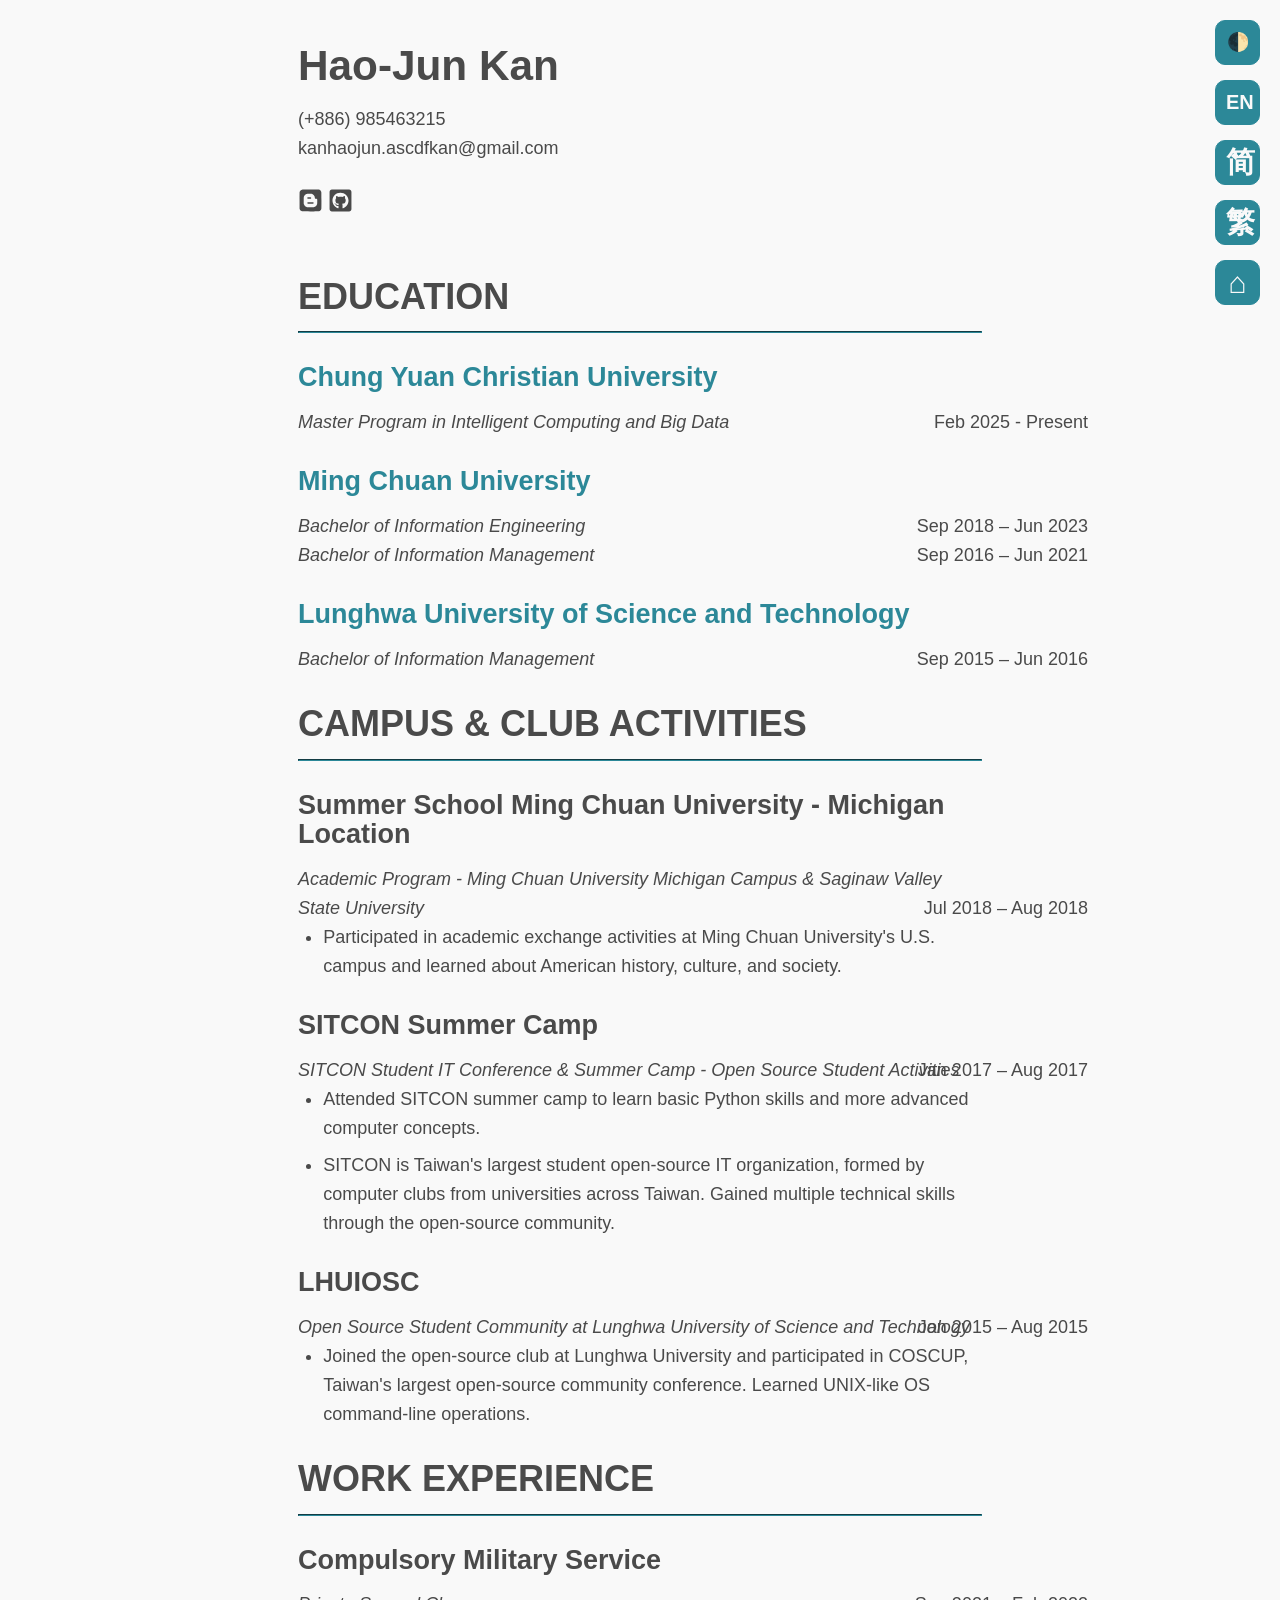
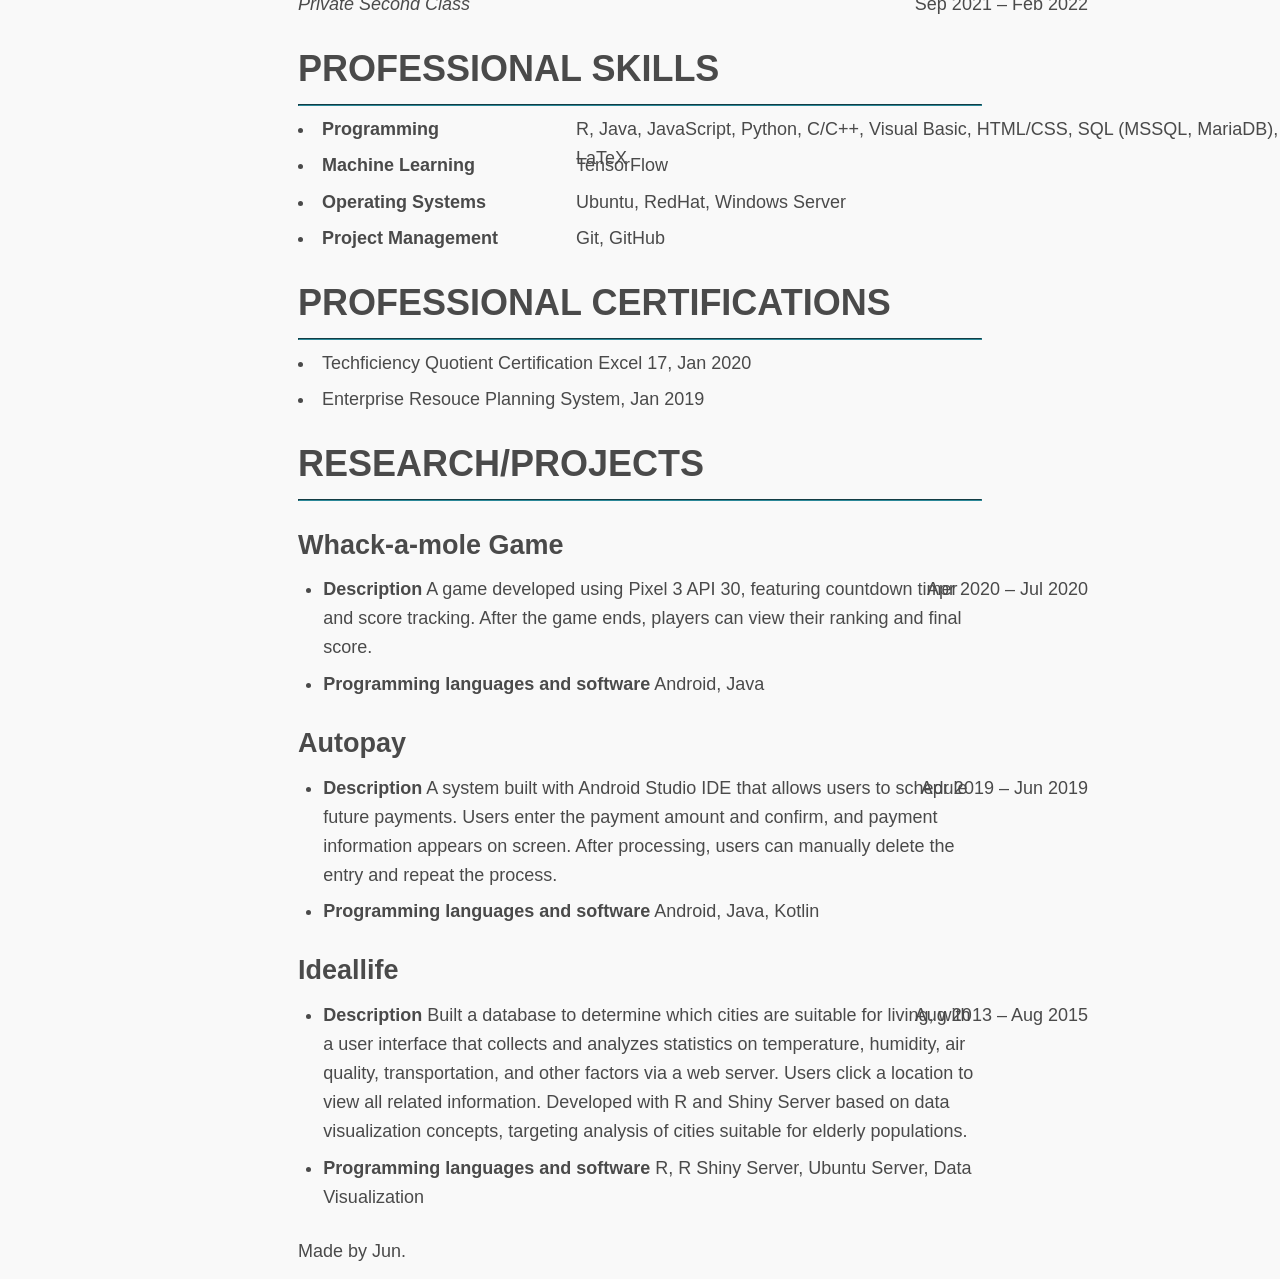
==== en.html @ d26489fe "Added" ====
﻿<!DOCTYPE html>
	<head>
		<meta charset="utf-8">
		<meta http-equiv="X-UA-Compatible" content="IE=edge">
		<meta name="viewport" content="width=device-width, initial-scale=1">
		<meta name="description" content="Jun Cheng Kan - CV">
		<meta name="author" content="kanjun">
		<title>Jun</title>
		<link rel="icon" type="image/svg+xml" href="data:image/svg+xml,<svg xmlns=%22http://www.w3.org/2000/svg%22 width=%22256%22 height=%22256%22 viewBox=%220 0 100 100%22><rect width=%22100%22 height=%22100%22 rx=%2220%22 fill=%22%237d6ee7%22></rect><path d=%22M54.91 22.55L54.91 22.55Q55.36 22.37 56.30 22.15Q57.24 21.92 58.23 21.92L58.23 21.92Q62.20 21.92 62.20 25.25L62.20 25.25L62.20 63.77Q62.20 67.82 61.02 70.56Q59.86 73.31 57.83 74.98Q55.80 76.64 53.15 77.36Q50.49 78.08 47.61 78.08L47.61 78.08Q42.48 78.08 40.14 76.87Q37.80 75.65 37.80 73.67L37.80 73.67Q37.80 72.41 38.34 71.51Q38.88 70.61 39.34 70.16L39.34 70.16Q40.69 70.79 42.58 71.33Q44.47 71.87 46.53 71.87L46.53 71.87Q50.59 71.87 52.74 69.94Q54.91 68 54.91 63.41L54.91 63.41L54.91 22.55Z%22 fill=%22%23fff%22></path></svg>" />
		<link rel="stylesheet" href="css/normalize.css" />
		<!-- <link id="sakura-css" rel="stylesheet" href="css/sakura-vader.css"> -->
		<link id="sakura-css" rel="stylesheet" href="css/sakura.css">
		<link rel="stylesheet" href="css/cv-layout.css">
	</head>
	<body>
		<header>
			<h1>Hao-Jun Kan</h1>
				<button id="switchThemeButton" class="huge-btn sun-dark-btn" onclick="switchSakuraTheme();" >🌓</button>
				<button class="huge-btn totop topbtn"><b class="topbtnsize">^</b></button>
				<button class="huge-btn lang-btn-en" onclick="document.location.href = 'en.html'"><b class="common-btn-size-en">EN</b></button>
				<button class="huge-btn lang-btn-tc" onclick="document.location.href = 'zh_tw.html'"><b class="common-btn-size-zh">繁</b></button>
				<button class="huge-btn lang-btn-sc" onclick="document.location.href = 'zh_cn.html'"><b class="common-btn-size-zh">简</b></button>
				<button class="huge-btn home-btn" onclick="document.location.href = 'index.html'" title="About"><b class="topbtnsize">⌂</b></button>
			<p>
				(+886) 985463215<br />
				kanhaojun.ascdfkan@gmail.com<br />
				<div id="parent-v" style="display: none;">
					<img class="icon" src="image/blogger-brands-w.svg" onclick="window.open('https://');">
					<img class="icon" src="image/github-square-brands-w.svg" onclick="window.open('https://github.com/kanhaojun');">
					<!-- <img class="icon" src="image/facebook-square-brands-w.svg" onclick="window.open('https://');">
					<img class="icon" src="image/instagram-square-brands-w.svg" onclick="window.open('https://');">
					<img class="icon" src="image/linkedin-brands-w.svg" onclick="window.open('https://');">
					<img class="icon" src="image/twitter-square-brands-w.svg" onclick="window.open('https://');">
					<img class="icon" src="image/researchgate-brands-w.svg" onclick="window.open('https://');"> -->
				</div>
				<div id="parent-g">
					<img class="icon" src="image/blogger-brands.svg" onclick="window.open('https://');">
					<img class="icon" src="image/github-square-brands.svg" onclick="window.open('https://github.com/kanhaojun');">
					<!-- <img class="icon" src="image/facebook-square-brands.svg" onclick="window.open('https://');">
					<img class="icon" src="image/instagram-square-brands.svg" onclick="window.open('https://');">
					<img class="icon" src="image/linkedin-brands.svg" onclick="window.open('https://');">
					<img class="icon" src="image/twitter-square-brands.svg" onclick="window.open('https://');">
					<img class="icon" src="image/researchgate-brands.svg" onclick="window.open('https://');"> -->
				</div>
		</header>
		<main>
			<article>
				<header>
					<h2>EDUCATION</h2>
				</header>
				<div>
					<hr>
				</div>
				<p>
					<h4><a href="https://www.cycu.edu.tw/">Chung Yuan Christian University</a></h4>
					<div class="div-width">
						<i>Master Program in Intelligent Computing and Big Data</i>
						<span class="t-r-15">Feb 2025 - Present</span>
					</div>

					<h4><a href="https://web2.mcu.edu.tw/">Ming Chuan University</a></h4>
					<div class="div-width">
						<i>Bachelor of Information Engineering</i>
						<span class="t-r-15">Sep 2018 – Jun 2023</span>
					</div>
					<div class="div-width">
						<i>Bachelor of Information Management</i>
						<span class="t-r-15">Sep 2016 – Jun 2021</span>
					</div>

					<h4><a href="https://english.lhu.edu.tw/">Lunghwa University of Science and Technology</a></h4>
					<div class="div-width">
						<i>Bachelor of Information Management</i>
						<span class="t-r-15">Sep 2015 – Jun 2016</span>
					</div>

				</p>
			</article>
			<article>
				<header>
					<h2>CAMPUS &amp; CLUB ACTIVITIES</h2>
				</header>
				<div>
					<hr>
				</div>
				<p>
					<h4>Summer School Ming Chuan University - Michigan Location</h4>
					<div class="div-width">
						<i>Academic Program - Ming Chuan University Michigan Campus &amp; Saginaw Valley State University</i>
						<span class="t-r-15">Jul 2018 – Aug 2018</span>
					</div>
					<ul>
						<li>Participated in academic exchange activities at Ming Chuan University's U.S. campus and learned about American history, culture, and society.</li>
					</ul>

					<h4>SITCON Summer Camp</h4>
					<div class="div-width">
						<i>SITCON Student IT Conference &amp; Summer Camp - Open Source Student Activities</i>
						<span class="t-r-15">Jan 2017 – Aug 2017</span>
					</div>
					<ul>
						<li>Attended SITCON summer camp to learn basic Python skills and more advanced computer concepts.</li>
						<li>SITCON is Taiwan's largest student open-source IT organization, formed by computer clubs from universities across Taiwan. Gained multiple technical skills through the open-source community.</li>
					</ul>

					<h4>LHUIOSC</h4>
					<div class="div-width">
						<i>Open Source Student Community at Lunghwa University of Science and Technology</i>
						<span class="t-r-15">Jan 2015 – Aug 2015</span>
					</div>
					<ul>
						<li>Joined the open-source club at Lunghwa University and participated in COSCUP, Taiwan's largest open-source community conference. Learned UNIX-like OS command-line operations.</li>
					</ul>
				</p>
			</article>
			<article>
				<header>
					<h2>WORK EXPERIENCE</h2>
				</header>
				<div>
					<hr>
				</div>
				<p>
					<h4>Compulsory Military Service</h4>
					<div class="div-width">
						<i>Private Second Class</i>
						<span class="t-r-15">Sep 2021 – Feb 2022</span>
					</div>
				</p>
			</article>
			<article>
				<header>
					<h2>PROFESSIONAL SKILLS</h2>
				</header>
				<div>
					<hr>
				</div>
				<ui>
					<li class="minli">
						<b>Programming</b>
						<span class="t-l-15"> R, Java, JavaScript, Python, C/C++, Visual Basic, HTML/CSS, SQL (MSSQL, MariaDB), LaTeX</span>
					</li>
					<li class="minli">
						<b>Machine Learning</b>
						<span class="t-l-15"> TensorFlow</span>
					</li>
					<li class="minli">
						<b>Operating Systems</b>
						<span class="t-l-15"> Ubuntu, RedHat, Windows Server</span>
					</li>
					<li class="minli">
						<b>Project Management</b>
						<span class="t-l-15"> Git, GitHub</span>
					</li>
				</ui>
			</article>
			<article>
				<header>
					<h2>PROFESSIONAL CERTIFICATIONS</h2>
				</header>
				<div>
					<hr>
				</div>
					<ui>
						<li>Techficiency Quotient Certification Excel 17, Jan 2020</li>
						<li>Enterprise Resouce Planning System, Jan 2019</li>
					</ui>
			</article>
			<article>
				<header>
					<h2>RESEARCH/PROJECTS</h2>
				</header>
				<div>
					<hr>
				</div>
				<p>
					<h4>Whack-a-mole Game</h4>
					<div class="div-width">
						<span class="t-r-15">Apr 2020 – Jul 2020</span>
					</div>
					<ul>
						<li><b>Description</b> A game developed using Pixel 3 API 30, featuring countdown timer and score tracking. After the game ends, players can view their ranking and final score.</li>
						<li><b>Programming languages and software</b> Android, Java</li>
					</ul>

					<h4>Autopay</h4>
					<div class="div-width">
						<span class="t-r-15">Apr 2019 – Jun 2019</span>
					</div>
					<ul>
						<li><b>Description</b> A system built with Android Studio IDE that allows users to schedule future payments. Users enter the payment amount and confirm, and payment information appears on screen. After processing, users can manually delete the entry and repeat the process.</li>
						<li><b>Programming languages and software</b> Android, Java, Kotlin</li>
					</ul>

					<h4>Ideallife</h4>
					<div class="div-width">
						<span class="t-r-15">Aug 2013 – Aug 2015</span>
					</div>
					<ul>
						<li><b>Description</b> Built a database to determine which cities are suitable for living, with a user interface that collects and analyzes statistics on temperature, humidity, air quality, transportation, and other factors via a web server. Users click a location to view all related information. Developed with R and Shiny Server based on data visualization concepts, targeting analysis of cities suitable for elderly populations.</li>
						<li><b>Programming languages and software</b> R, R Shiny Server, Ubuntu Server, Data Visualization</li>
					</ul>
				</p>
			</article>
		</main>
		<footer>
			Made by Jun.
		</footer>
	</body>
	<script type="text/javascript" src="js/jquery.min.js"></script>
	<script type="text/javascript" src="js/main.js" charset="utf-8"></script>
</html>
---- css/sakura-vader.css ----
/* $color-text: #dedce5; */
/* Sakura.css v1.3.0
 * ================
 * Minimal css theme.
 * Project: https://github.com/oxalorg/sakura/
 */
/* Body */
html {
  font-size: 62.5%;
  font-family: -apple-system, BlinkMacSystemFont, "Segoe UI", Roboto, "Helvetica Neue", Arial, "Noto Sans", sans-serif; }

body {
  font-size: 1.8rem;
  line-height: 1.618;
  max-width: 38em;
  margin: auto;
  color: #d9d8dc;
  background-color: #120c0e;
  padding: 13px; }

@media (max-width: 684px) {
  body {
    font-size: 1.53rem; } }

@media (max-width: 382px) {
  body {
    font-size: 1.35rem; } }

h1, h2, h3, h4, h5, h6 {
  line-height: 1.1;
  font-family: -apple-system, BlinkMacSystemFont, "Segoe UI", Roboto, "Helvetica Neue", Arial, "Noto Sans", sans-serif;
  font-weight: 700;
  margin-top: 3rem;
  margin-bottom: 1.5rem;
  overflow-wrap: break-word;
  word-wrap: break-word;
  -ms-word-break: break-all;
  word-break: break-word;
  -ms-hyphens: auto;
  -moz-hyphens: auto;
  -webkit-hyphens: auto;
  hyphens: auto; }

h1 {
  font-size: 2.35em; }

h2 {
  font-size: 2.00em; }

h3 {
  font-size: 1.75em; }

h4 {
  font-size: 1.5em; }

h5 {
  font-size: 1.25em; }

h6 {
  font-size: 1em; }

p {
  margin-top: 0px;
  margin-bottom: 2.5rem; }

small, sub, sup {
  font-size: 75%; }

hr {
  border-color: #eb99a1; }

a {
  text-decoration: none;
  color: #eb99a1; }
  a:hover {
    color: #DA4453;
    border-bottom: 2px solid #d9d8dc; }

ul {
  padding-left: 1.4em;
  margin-top: 0px;
  margin-bottom: 2.5rem; }

li {
  margin-bottom: 0.4em; }

blockquote {
  font-style: italic;
  margin-left: 1.5em;
  padding-left: 1em;
  border-left: 3px solid #eb99a1; }

img {
  height: auto;
  max-width: 100%;
  margin-top: 0px;
  margin-bottom: 2.5rem; }

/* Pre and Code */
pre {
  background-color: #40363a;
  display: block;
  padding: 1em;
  overflow-x: auto;
  margin-top: 0px;
  margin-bottom: 2.5rem; }

code {
  font-size: 0.9em;
  padding: 0 0.5em;
  background-color: #40363a;
  white-space: pre-wrap; }

pre > code {
  padding: 0;
  background-color: transparent;
  white-space: pre; }

/* Tables */
table {
  text-align: justify;
  width: 100%;
  border-collapse: collapse; }

td, th {
  padding: 0.5em;
  border-bottom: 1px solid #40363a; }

/* Buttons, forms and input */
input, textarea {
  border: 1px solid #d9d8dc; }
  input:focus, textarea:focus {
    border: 1px solid #eb99a1; }

textarea {
  width: 100%; }

.button, button, input[type="submit"], input[type="reset"], input[type="button"] {
  display: inline-block;
  padding: 5px 10px;
  text-align: center;
  text-decoration: none;
  white-space: nowrap;
  background-color: #eb99a1;
  color: #120c0e;
  border-radius: 1px;
  border: 1px solid #eb99a1;
  cursor: pointer;
  box-sizing: border-box; }
  .button[disabled], button[disabled], input[type="submit"][disabled], input[type="reset"][disabled], input[type="button"][disabled] {
    cursor: default;
    opacity: .5; }
  .button:focus, .button:hover, button:focus, button:hover, input[type="submit"]:focus, input[type="submit"]:hover, input[type="reset"]:focus, input[type="reset"]:hover, input[type="button"]:focus, input[type="button"]:hover {
    background-color: #DA4453;
    border-color: #DA4453;
    color: #120c0e;
    outline: 0; }

textarea, select, input[type] {
  color: #d9d8dc;
  padding: 6px 10px;
  /* The 6px vertically centers text on FF, ignored by Webkit */
  margin-bottom: 10px;
  background-color: #40363a;
  border: 1px solid #40363a;
  border-radius: 4px;
  box-shadow: none;
  box-sizing: border-box; }
  textarea:focus, select:focus, input[type]:focus {
    border: 1px solid #eb99a1;
    outline: 0; }

input[type="checkbox"]:focus {
  outline: 1px dotted #eb99a1; }

label, legend, fieldset {
  display: block;
  margin-bottom: .5rem;
  font-weight: 600; }
---- css/sakura.css ----
/* Sakura.css v1.3.0
 * ================
 * Minimal css theme.
 * Project: https://github.com/oxalorg/sakura/
 */
/* Body */
html {
  font-size: 62.5%;
  font-family: -apple-system, BlinkMacSystemFont, "Segoe UI", Roboto, "Helvetica Neue", Arial, "Noto Sans", sans-serif; }

body {
  font-size: 1.8rem;
  line-height: 1.618;
  max-width: 38em;
  margin: auto;
  color: #4a4a4a;
  background-color: #f9f9f9;
  padding: 13px; }

@media (max-width: 684px) {
  body {
    font-size: 1.53rem; } }

@media (max-width: 382px) {
  body {
    font-size: 1.35rem; } }

h1, h2, h3, h4, h5, h6 {
  line-height: 1.1;
  font-family: -apple-system, BlinkMacSystemFont, "Segoe UI", Roboto, "Helvetica Neue", Arial, "Noto Sans", sans-serif;
  font-weight: 700;
  margin-top: 3rem;
  margin-bottom: 1.5rem;
  overflow-wrap: break-word;
  word-wrap: break-word;
  -ms-word-break: break-all;
  word-break: break-word;
  -ms-hyphens: auto;
  -moz-hyphens: auto;
  -webkit-hyphens: auto;
  hyphens: auto; }

h1 {
  font-size: 2.35em; }

h2 {
  font-size: 2.00em; }

h3 {
  font-size: 1.75em; }

h4 {
  font-size: 1.5em; }

h5 {
  font-size: 1.25em; }

h6 {
  font-size: 1em; }

p {
  margin-top: 0px;
  margin-bottom: 2.5rem; }

small, sub, sup {
  font-size: 75%; }

hr {
  border-color: #2c8898; }

a {
  text-decoration: none;
  color: #2c8898; }
  a:hover {
    color: #982c61;
    border-bottom: 2px solid #4a4a4a; }

ul {
  padding-left: 1.4em;
  margin-top: 0px;
  margin-bottom: 2.5rem; }

li {
  margin-bottom: 0.4em; }

blockquote {
  font-style: italic;
  margin-left: 1.5em;
  padding-left: 1em;
  border-left: 3px solid #2c8898; }

img {
  height: auto;
  max-width: 100%;
  margin-top: 0px;
  margin-bottom: 2.5rem; }

/* Pre and Code */
pre {
  background-color: #f1f1f1;
  display: block;
  padding: 1em;
  overflow-x: auto;
  margin-top: 0px;
  margin-bottom: 2.5rem; }

code {
  font-size: 0.9em;
  padding: 0 0.5em;
  background-color: #f1f1f1;
  white-space: pre-wrap; }

pre > code {
  padding: 0;
  background-color: transparent;
  white-space: pre; }

/* Tables */
table {
  text-align: justify;
  width: 100%;
  border-collapse: collapse; }

td, th {
  padding: 0.5em;
  border-bottom: 1px solid #f1f1f1; }

/* Buttons, forms and input */
input, textarea {
  border: 1px solid #4a4a4a; }
  input:focus, textarea:focus {
    border: 1px solid #2c8898; }

textarea {
  width: 100%; }

.button, button, input[type="submit"], input[type="reset"], input[type="button"] {
  display: inline-block;
  padding: 5px 10px;
  text-align: center;
  text-decoration: none;
  white-space: nowrap;
  background-color: #2c8898;
  color: #f9f9f9;
  border-radius: 1px;
  border: 1px solid #2c8898;
  cursor: pointer;
  box-sizing: border-box; }
  .button[disabled], button[disabled], input[type="submit"][disabled], input[type="reset"][disabled], input[type="button"][disabled] {
    cursor: default;
    opacity: .5; }
  .button:focus, .button:hover, button:focus, button:hover, input[type="submit"]:focus, input[type="submit"]:hover, input[type="reset"]:focus, input[type="reset"]:hover, input[type="button"]:focus, input[type="button"]:hover {
    background-color: #982c61;
    border-color: #982c61;
    color: #f9f9f9;
    outline: 0; }

textarea, select, input[type] {
  color: #4a4a4a;
  padding: 6px 10px;
  /* The 6px vertically centers text on FF, ignored by Webkit */
  margin-bottom: 10px;
  background-color: #f1f1f1;
  border: 1px solid #f1f1f1;
  border-radius: 4px;
  box-shadow: none;
  box-sizing: border-box; }
  textarea:focus, select:focus, input[type]:focus {
    border: 1px solid #2c8898;
    outline: 0; }

input[type="checkbox"]:focus {
  outline: 1px dotted #2c8898; }

label, legend, fieldset {
  display: block;
  margin-bottom: .5rem;
  font-weight: 600; }
---- css/cv-layout.css ----
.div-width {
	width: 100%;
}
.t-r-10 {
	position: absolute;
	right: 10%;
}
.t-r-15 {
	position: absolute;
	right: 15%;
}
.icon {
	width: 25px;
	height: 25px;
}
.huge-btn {
	width: 45px;
	height: 45px;
	position: fixed;
	border-radius: 10px;
}
.sun-dark-btn {
	right: 20px;
	top: 20px;
}
.topbtn {
	right: 20px;
	bottom: 20px;
	display: none;
}
.t-l-15 {
	position: absolute;
	left: 45%;
}
.topbtnsize {
	font-size: 30px;
}
.common-btn-size-zh {
	font-size: 29px;
}
.common-btn-size-en {
	font-size: 20px;
}
.lang-btn-sc {
	right: 20px;
	top: 140px;
}
.lang-btn-tc {
	right: 20px;
	top: 200px;
}
.lang-btn-en {
	right: 20px;
	top: 80px;
}
.home-btn {
	right: 20px;
	top: 260px;
	font-size: 22px;
}

/*li {
    margin-bottom: 2.8em;
}*/

@media (max-width: 500px) {
	li {
		margin-bottom: 2em;
	}
	li.minli {
		margin-bottom: 2.8em;
	}
}

@media (max-width: 768px) {
	li.minli {
		margin-bottom: 2.8em;
	}
}
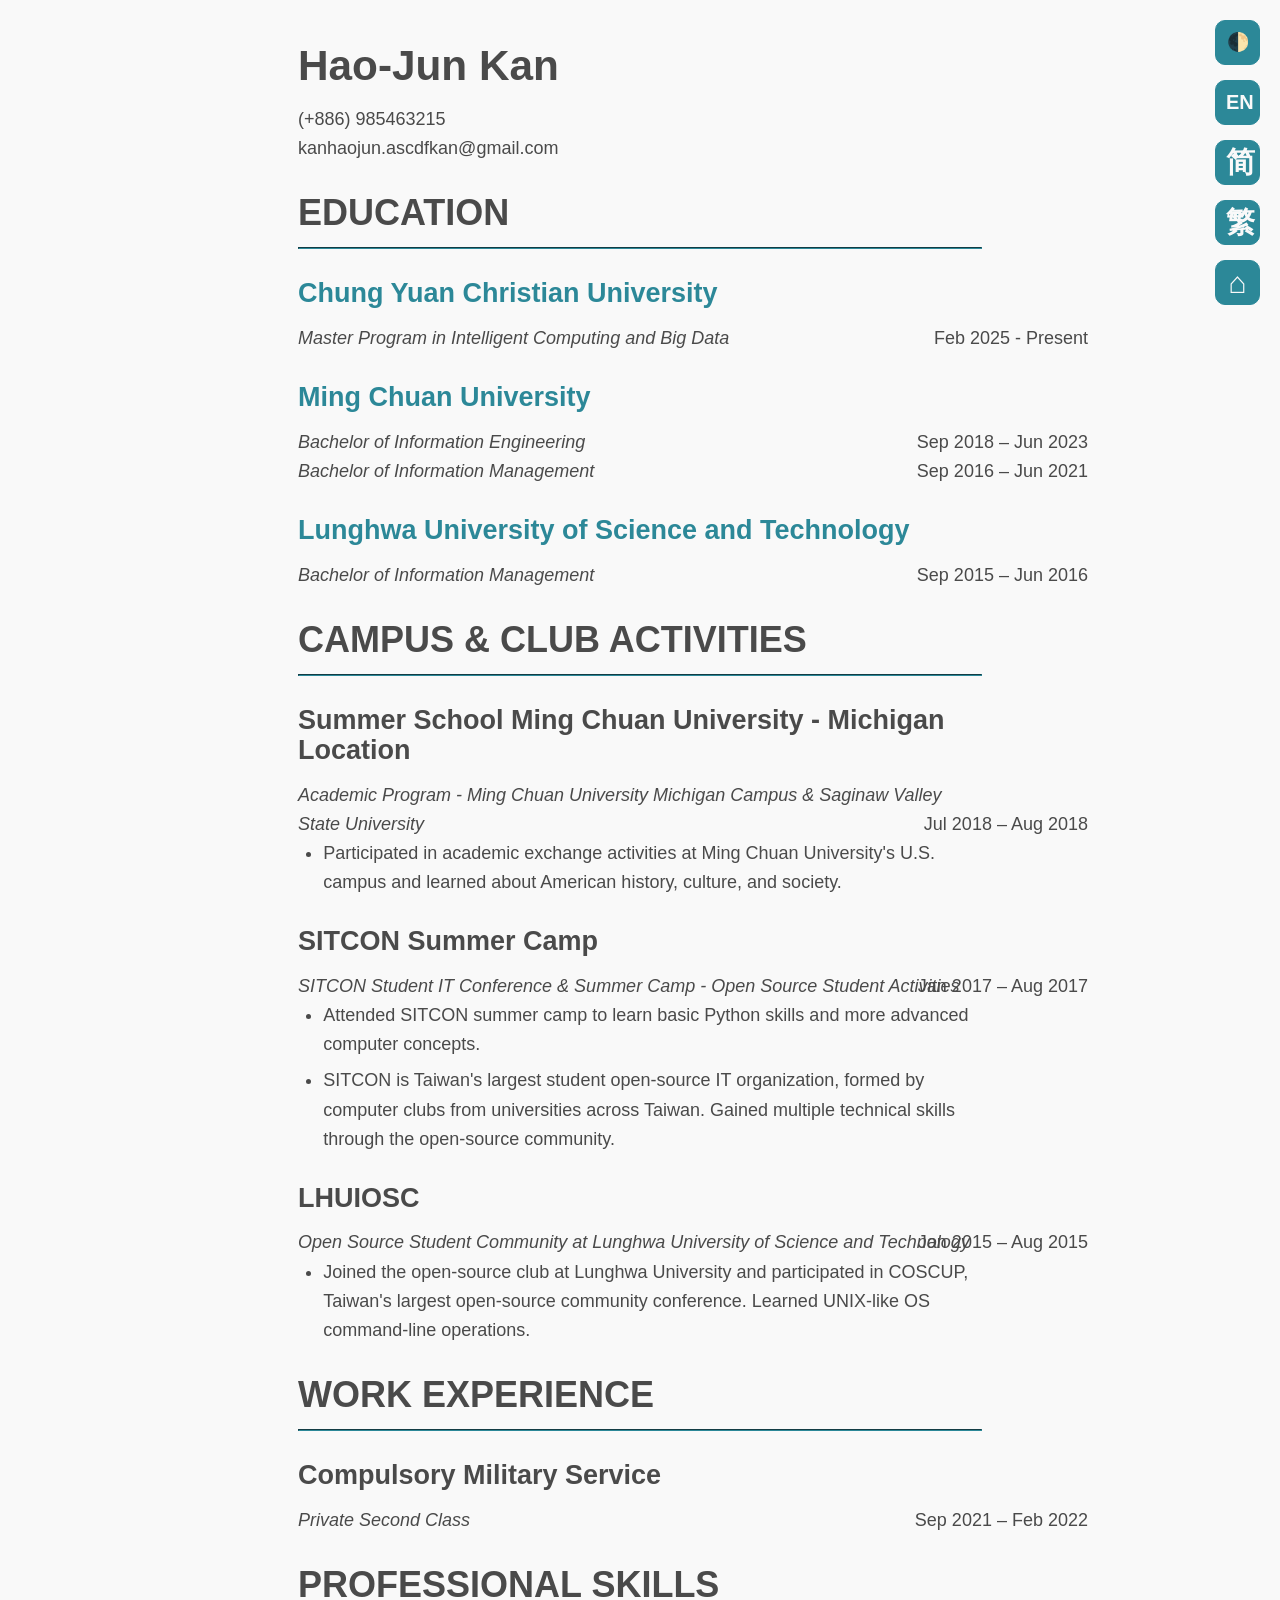
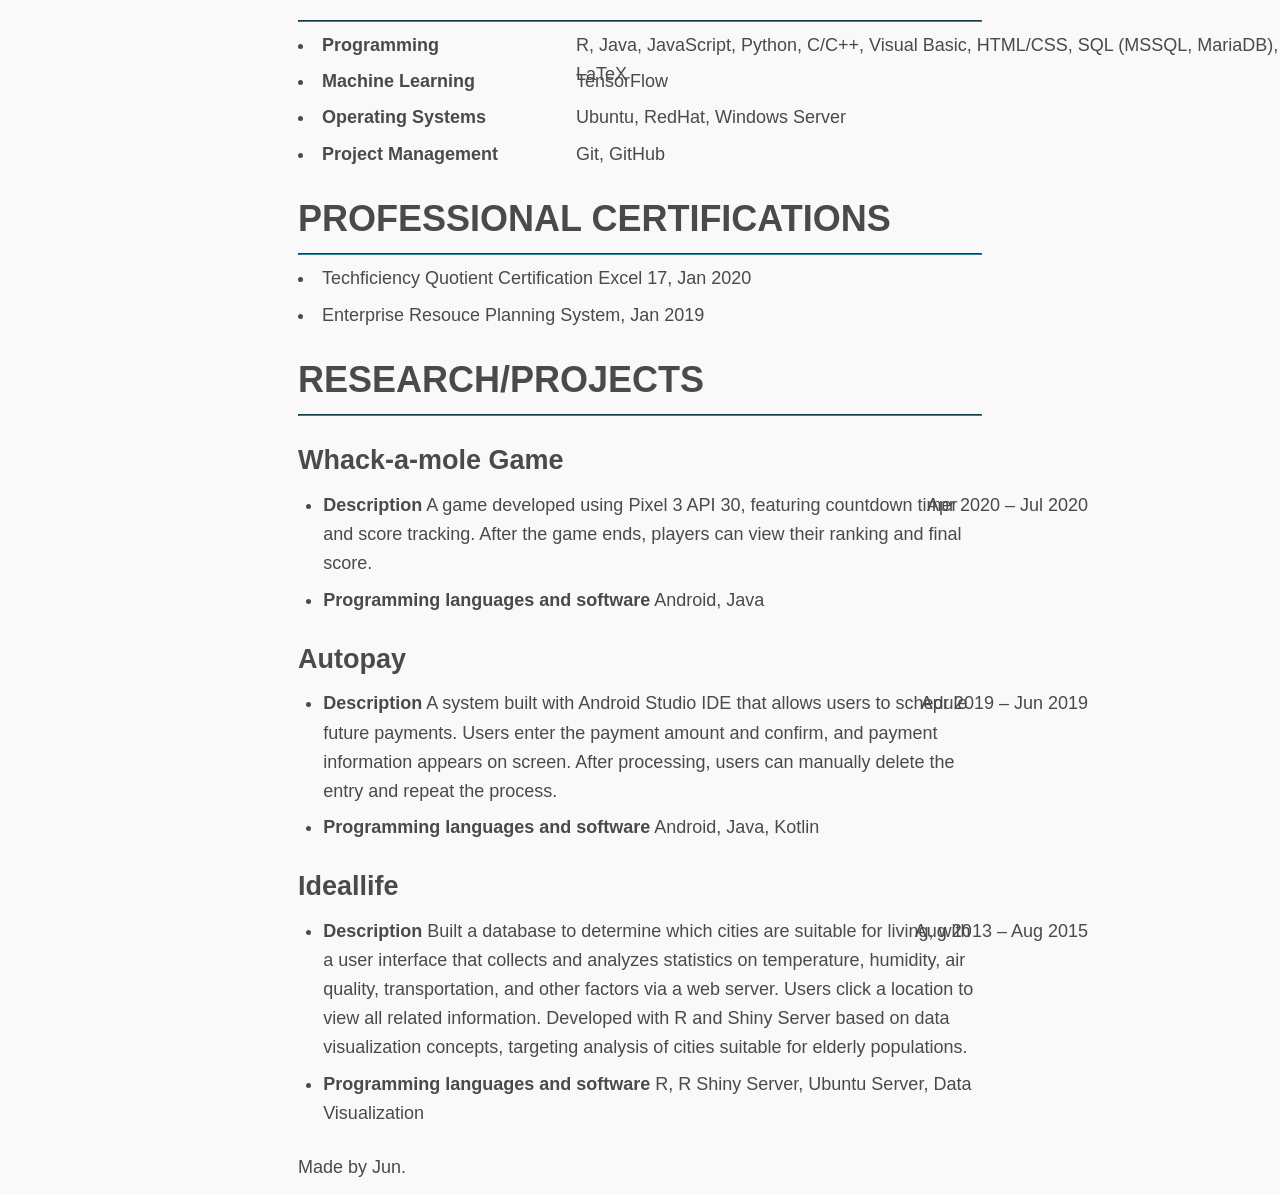
==== commit 4be3d383: "Add files via upload" ====
--- a/en.html
+++ b/en.html
@@ -24,24 +24,7 @@
 			<p>
 				(+886) 985463215<br />
 				kanhaojun.ascdfkan@gmail.com<br />
-				<div id="parent-v" style="display: none;">
-					<img class="icon" src="image/blogger-brands-w.svg" onclick="window.open('https://');">
-					<img class="icon" src="image/github-square-brands-w.svg" onclick="window.open('https://github.com/kanhaojun');">
-					<!-- <img class="icon" src="image/facebook-square-brands-w.svg" onclick="window.open('https://');">
-					<img class="icon" src="image/instagram-square-brands-w.svg" onclick="window.open('https://');">
-					<img class="icon" src="image/linkedin-brands-w.svg" onclick="window.open('https://');">
-					<img class="icon" src="image/twitter-square-brands-w.svg" onclick="window.open('https://');">
-					<img class="icon" src="image/researchgate-brands-w.svg" onclick="window.open('https://');"> -->
-				</div>
-				<div id="parent-g">
-					<img class="icon" src="image/blogger-brands.svg" onclick="window.open('https://');">
-					<img class="icon" src="image/github-square-brands.svg" onclick="window.open('https://github.com/kanhaojun');">
-					<!-- <img class="icon" src="image/facebook-square-brands.svg" onclick="window.open('https://');">
-					<img class="icon" src="image/instagram-square-brands.svg" onclick="window.open('https://');">
-					<img class="icon" src="image/linkedin-brands.svg" onclick="window.open('https://');">
-					<img class="icon" src="image/twitter-square-brands.svg" onclick="window.open('https://');">
-					<img class="icon" src="image/researchgate-brands.svg" onclick="window.open('https://');"> -->
-				</div>
+			</p>
 		</header>
 		<main>
 			<article>
